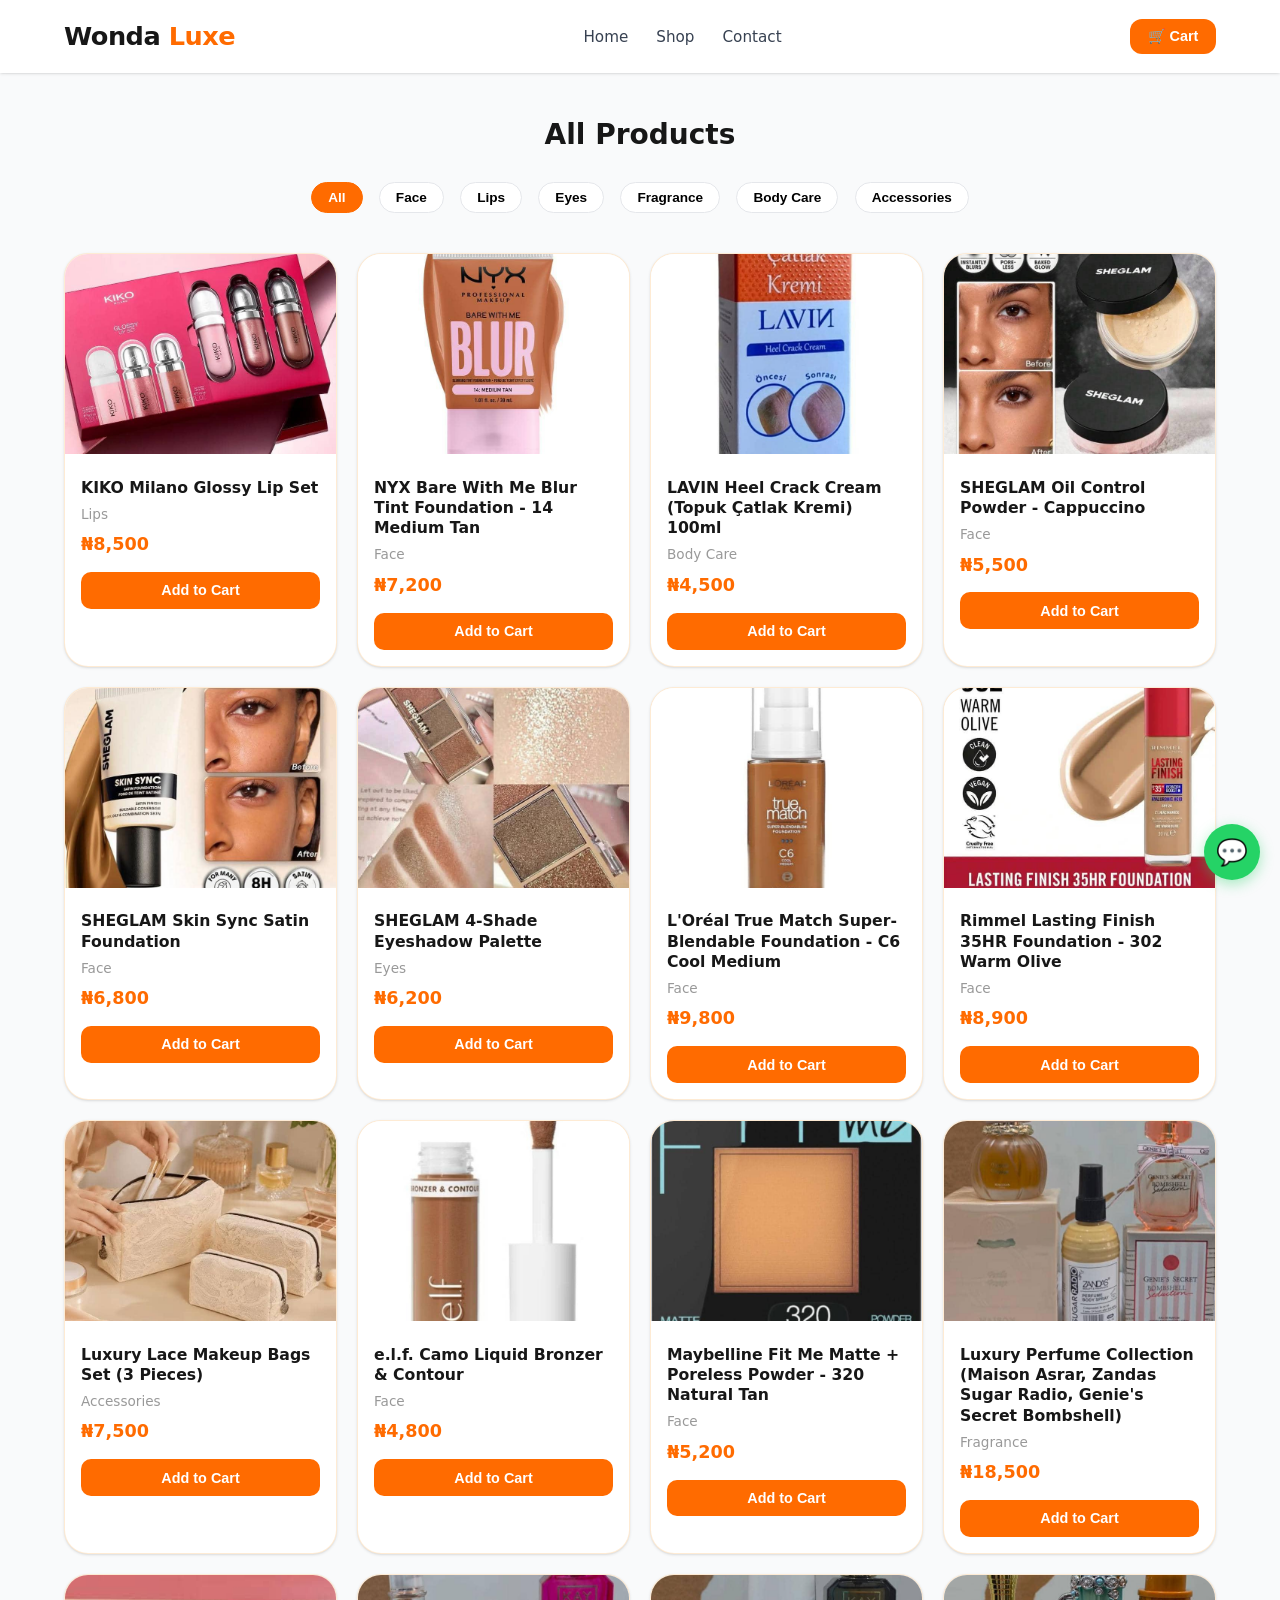
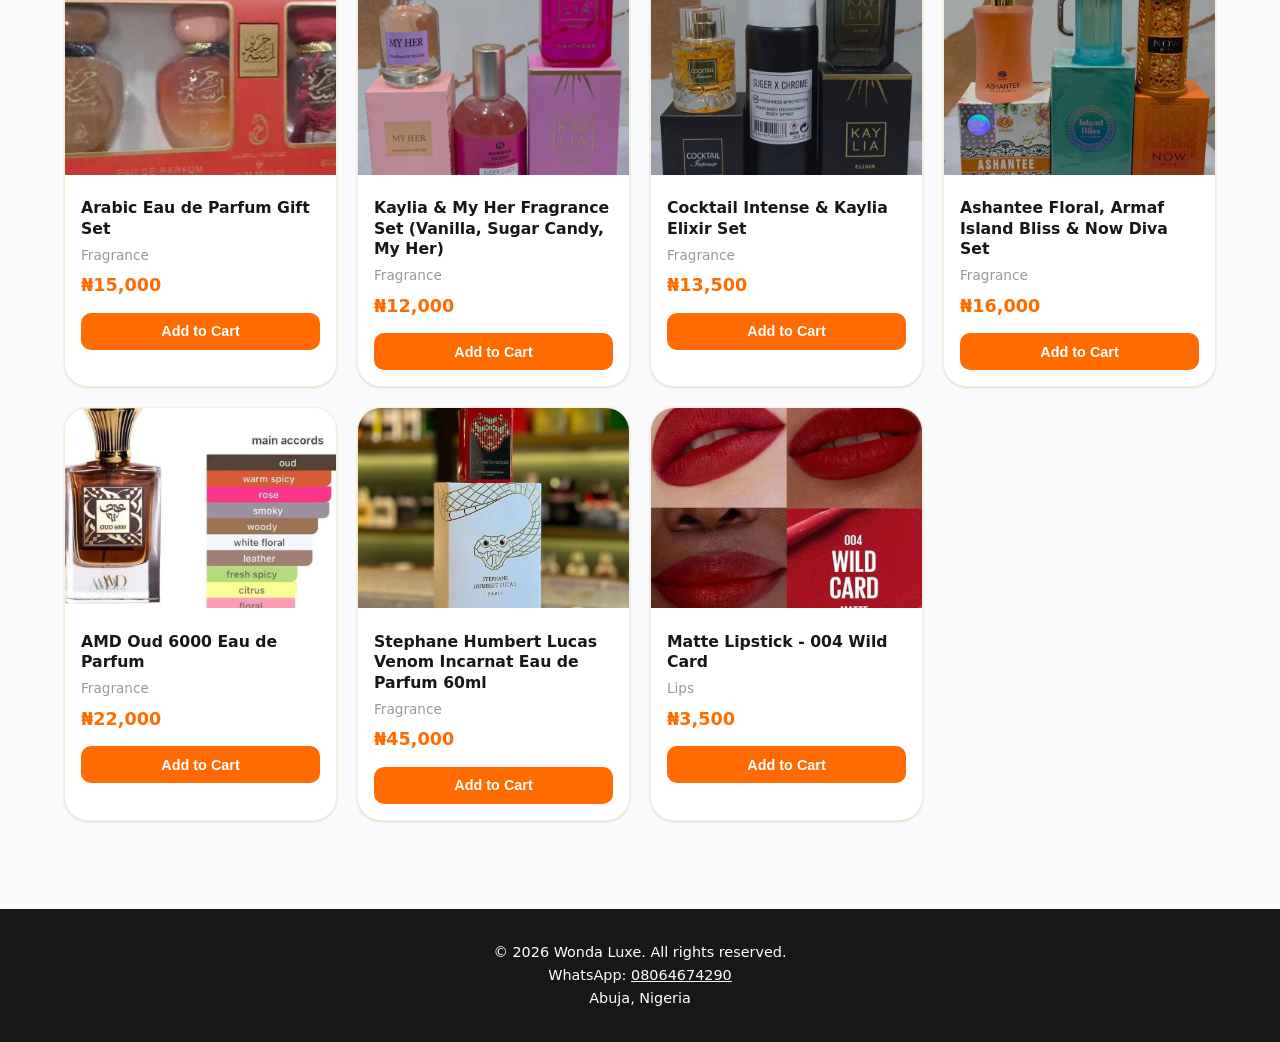
==== shop.html @ 7e3b41c9 "Add files via upload" ====
<!DOCTYPE html>
<html lang="en">
<head>
  <meta charset="UTF-8">
  <meta name="viewport" content="width=device-width, initial-scale=1.0">
  <title>Shop | Wonda Luxe</title>
  <meta name="description" content="Wonda Luxe – luxury cosmetics, skincare and fragrances in Abuja, Nigeria. Order easily via WhatsApp.">
  <meta property="og:title" content="Wonda Luxe | Luxury Cosmetics &amp; Fragrances">
  <meta property="og:description" content="Premium cosmetics, skincare and fragrances. Checkout via WhatsApp.">
  <meta property="og:image" content="assets/images/571955.jpg">
  <link rel="icon" href="data:image/svg+xml,%3Csvg xmlns='http://www.w3.org/2000/svg' viewBox='0 0 100 100'%3E%3Ctext y='.9em' font-size='90'%3E💄%3C/text%3E%3C/svg%3E">
  <link rel="preconnect" href="https://fonts.googleapis.com">
  <link rel="preconnect" href="https://fonts.gstatic.com" crossorigin>
  <link rel="stylesheet" href="https://fonts.googleapis.com/css2?family=Inter:wght@400;500;600;700;800&display=swap">
  <link rel="stylesheet" href="assets/css/style.css">
</head>
<body>
  <header>
    <div class="navbar">
      <a href="index.html" class="logo">Wonda <span>Luxe</span></a>
      <nav aria-label="Main">
        <ul>
          <li><a href="index.html">Home</a></li>
          <li><a href="shop.html">Shop</a></li>
          <li><a href="index.html#contact">Contact</a></li>
        </ul>
      </nav>
      <button type="button" class="cart-btn" onclick="openCart()" aria-label="Open cart">
        🛒 Cart <span class="cart-count">0</span>
      </button>
    </div>
  </header>

  <section class="container">
    <h2 class="section-title">All Products</h2>
    <div class="filters" id="filters">
      <button type="button" class="filter-btn active" data-cat="all">All</button>
      <button type="button" class="filter-btn" data-cat="Face">Face</button>
      <button type="button" class="filter-btn" data-cat="Lips">Lips</button>
      <button type="button" class="filter-btn" data-cat="Eyes">Eyes</button>
      <button type="button" class="filter-btn" data-cat="Fragrance">Fragrance</button>
      <button type="button" class="filter-btn" data-cat="Body Care">Body Care</button>
      <button type="button" class="filter-btn" data-cat="Accessories">Accessories</button>
    </div>
    <div class="products-grid" id="products-grid"></div>
  </section>

  <footer>
    <p>&copy; 2026 Wonda Luxe. All rights reserved.</p>
    <p>WhatsApp: <a class="footer-link" href="tel:+2348064674290">08064674290</a></p>
    <p>Abuja, Nigeria</p>
  </footer>
  <script src="assets/js/products.js"></script>
  <script src="assets/js/main.js"></script>
  <script>
    function filterProducts(cat) {
      const list = cat === 'all' ? products : products.filter(p => p.category === cat);
      renderProductGrid('products-grid', list, true);
    }

    function initPage() {
      const filters = document.getElementById('filters');
      filters.addEventListener('click', (e) => {
        const btn = e.target.closest('.filter-btn');
        if (!btn) return;
        filters.querySelectorAll('.filter-btn').forEach(b => b.classList.remove('active'));
        btn.classList.add('active');
        filterProducts(btn.dataset.cat);
        history.replaceState(null, '', btn.dataset.cat === 'all' ? 'shop.html' : '#' + encodeURIComponent(btn.dataset.cat));
      });
      const hash = decodeURIComponent(location.hash.slice(1));
      const start = hash && document.querySelector(`.filter-btn[data-cat="${hash}"]`);
      if (start) start.click(); else filterProducts('all');
    }
  </script>
</body>
</html>
---- assets/css/style.css ----
/* Wonda Luxe - Matched to dova.ng colour grading & setup */

:root {
  --primary: #FF6B00;
  --primary-dark: #E05E00;
  --primary-light: #FFF8F2;
  --orange-50: #fff7ed;
  --dark: #171717;
  --text: #171717;
  --muted: #6b7280;
  --gray-50: #f9fafb;
  --white: #ffffff;
  --border: #fed7aa;
  --shadow: 0 1px 3px 0 rgb(0 0 0 / 0.1), 0 1px 2px -1px rgb(0 0 0 / 0.1);
  --radius: 16px;
  --radius-lg: 24px;
}

* {
  margin: 0;
  padding: 0;
  box-sizing: border-box;
}

body {
  font-family: system-ui, -apple-system, sans-serif;
  background: var(--gray-50);
  color: var(--text);
  line-height: 1.6;
  -webkit-font-smoothing: antialiased;
}

a {
  text-decoration: none;
  color: inherit;
}

/* Header */
header {
  background: var(--white);
  box-shadow: var(--shadow);
  position: sticky;
  top: 0;
  z-index: 1000;
}

.navbar {
  max-width: 1200px;
  margin: 0 auto;
  padding: 1rem 1.5rem;
  display: flex;
  justify-content: space-between;
  align-items: center;
}

.logo {
  font-size: 1.6rem;
  font-weight: 800;
  color: var(--dark);
  letter-spacing: -0.5px;
}

.logo span {
  color: var(--primary);
}

nav ul {
  display: flex;
  list-style: none;
  gap: 1.75rem;
}

nav a {
  font-weight: 500;
  font-size: 0.95rem;
  color: #374151;
  transition: color 0.2s;
}

nav a:hover {
  color: var(--primary);
}

.cart-btn {
  background: var(--primary);
  color: white;
  border: none;
  padding: 0.55rem 1.1rem;
  border-radius: 12px;
  cursor: pointer;
  font-weight: 700;
  font-size: 0.9rem;
  display: flex;
  align-items: center;
  gap: 0.4rem;
  position: relative;
  transition: background 0.2s;
}

.cart-btn:hover {
  background: var(--primary-dark);
}

.cart-count {
  background: white;
  color: var(--primary);
  border-radius: 999px;
  min-width: 18px;
  height: 18px;
  display: flex;
  align-items: center;
  justify-content: center;
  font-size: 0.7rem;
  font-weight: 800;
  position: absolute;
  top: -6px;
  right: -6px;
}

/* Hero */
.hero {
  background: linear-gradient(180deg, var(--primary-light) 0%, #fff 100%);
  padding: 3.5rem 1.5rem 3rem;
  text-align: center;
}

.hero h1 {
  font-size: 2.5rem;
  font-weight: 800;
  color: var(--dark);
  margin-bottom: 0.75rem;
  letter-spacing: -0.5px;
}

.hero p {
  font-size: 1.1rem;
  color: var(--muted);
  max-width: 520px;
  margin: 0 auto 1.75rem;
}

.btn-primary {
  background: var(--primary);
  color: white;
  padding: 0.8rem 1.75rem;
  border-radius: 12px;
  font-weight: 700;
  display: inline-block;
  transition: background 0.2s, transform 0.15s;
  border: none;
  cursor: pointer;
  font-size: 0.95rem;
}

.btn-primary:hover {
  background: var(--primary-dark);
  transform: translateY(-1px);
}

/* Products */
.container {
  max-width: 1200px;
  margin: 0 auto;
  padding: 2.5rem 1.5rem;
}

.section-title {
  text-align: center;
  font-size: 1.75rem;
  font-weight: 800;
  margin-bottom: 1.5rem;
  color: var(--dark);
}

.products-grid {
  display: grid;
  grid-template-columns: repeat(auto-fill, minmax(240px, 1fr));
  gap: 1.25rem;
}

.product-card {
  background: var(--white);
  border-radius: var(--radius-lg);
  overflow: hidden;
  border: 1px solid #fed7aa80;
  box-shadow: var(--shadow);
  transition: transform 0.2s, box-shadow 0.2s;
  cursor: pointer;
}

.product-card:hover {
  transform: translateY(-4px);
  box-shadow: 0 10px 25px -5px rgb(0 0 0 / 0.08);
}

.product-card img {
  width: 100%;
  height: 200px;
  object-fit: cover;
  background: #f3f4f6;
}

.product-info {
  padding: 1rem;
}

.product-info h3 {
  font-size: 0.98rem;
  font-weight: 700;
  margin-bottom: 0.35rem;
  color: var(--dark);
  line-height: 1.3;
}

.price {
  color: var(--primary);
  font-weight: 800;
  font-size: 1.1rem;
}

.add-to-cart {
  width: 100%;
  margin-top: 0.85rem;
  background: var(--primary);
  color: white;
  border: none;
  padding: 0.65rem;
  border-radius: 10px;
  cursor: pointer;
  font-weight: 700;
  font-size: 0.9rem;
  transition: background 0.2s;
}

.add-to-cart:hover {
  background: var(--primary-dark);
}

/* Modal */
.modal {
  display: none;
  position: fixed;
  top: 0;
  left: 0;
  width: 100%;
  height: 100%;
  background: rgba(0,0,0,0.5);
  z-index: 2000;
  align-items: center;
  justify-content: center;
  padding: 1rem;
}

.modal.active {
  display: flex;
}

.modal-content {
  background: white;
  max-width: 640px;
  width: 100%;
  max-height: 90vh;
  overflow-y: auto;
  border-radius: var(--radius-lg);
  padding: 1.5rem;
  position: relative;
}

.close-modal {
  position: absolute;
  top: 0.75rem;
  right: 0.75rem;
  font-size: 1.75rem;
  cursor: pointer;
  background: none;
  border: none;
  color: #9ca3af;
  width: 36px;
  height: 36px;
  border-radius: 50%;
  display: flex;
  align-items: center;
  justify-content: center;
}

.close-modal:hover {
  background: var(--orange-50);
  color: var(--dark);
}

.modal-content img {
  width: 100%;
  max-height: 280px;
  object-fit: contain;
  border-radius: 12px;
  margin-bottom: 1rem;
  background: #f9fafb;
}

.ingredients {
  background: var(--primary-light);
  padding: 1rem;
  border-radius: 12px;
  font-size: 0.85rem;
  white-space: pre-wrap;
  margin-top: 0.75rem;
  color: #374151;
  line-height: 1.5;
}

/* Cart Sidebar */
.cart-sidebar {
  position: fixed;
  top: 0;
  right: -420px;
  width: 380px;
  max-width: 100%;
  height: 100%;
  background: white;
  box-shadow: -4px 0 24px rgba(0,0,0,0.12);
  z-index: 1500;
  transition: right 0.3s ease;
  display: flex;
  flex-direction: column;
}

.cart-sidebar.open {
  right: 0;
}

.cart-header {
  padding: 1.25rem 1.5rem;
  border-bottom: 1px solid #f3f4f6;
  display: flex;
  justify-content: space-between;
  align-items: center;
}

.cart-header h3 {
  font-weight: 800;
  font-size: 1.15rem;
}

.cart-items {
  flex: 1;
  overflow-y: auto;
  padding: 1rem 1.25rem;
}

.cart-item {
  display: flex;
  gap: 0.85rem;
  margin-bottom: 1rem;
  padding-bottom: 1rem;
  border-bottom: 1px solid #f3f4f6;
}

.cart-item img {
  width: 64px;
  height: 64px;
  object-fit: cover;
  border-radius: 10px;
  background: #f3f4f6;
}

.cart-item-info {
  flex: 1;
}

.qty-controls {
  display: flex;
  align-items: center;
  gap: 0.4rem;
  margin-top: 0.4rem;
}

.qty-controls button {
  width: 28px;
  height: 28px;
  border: 1px solid #e5e7eb;
  background: white;
  cursor: pointer;
  border-radius: 6px;
  font-weight: 600;
}

.cart-footer {
  padding: 1.25rem 1.5rem;
  border-top: 1px solid #f3f4f6;
  background: #fafafa;
}

.cart-total {
  display: flex;
  justify-content: space-between;
  font-size: 1.15rem;
  font-weight: 800;
  margin-bottom: 1rem;
}

.whatsapp-checkout {
  width: 100%;
  background: #25D366;
  color: white;
  border: none;
  padding: 0.95rem;
  border-radius: 12px;
  font-size: 1rem;
  font-weight: 700;
  cursor: pointer;
  display: flex;
  align-items: center;
  justify-content: center;
  gap: 0.4rem;
  transition: background 0.2s;
}

.whatsapp-checkout:hover {
  background: #1ebe57;
}

/* Footer */
footer {
  background: var(--dark);
  color: white;
  text-align: center;
  padding: 2rem 1rem;
  margin-top: 3rem;
  font-size: 0.9rem;
}

.whatsapp-float {
  position: fixed;
  bottom: 20px;
  right: 20px;
  background: #25D366;
  color: white;
  width: 56px;
  height: 56px;
  border-radius: 50%;
  display: flex;
  align-items: center;
  justify-content: center;
  font-size: 1.6rem;
  box-shadow: 0 4px 14px rgba(37, 211, 102, 0.4);
  z-index: 999;
}

/* Filters */
.filter-btn {
  margin: 0 0.35rem;
  padding: 0.45rem 1rem;
  border: 1.5px solid #e5e7eb;
  background: white;
  border-radius: 999px;
  cursor: pointer;
  font-weight: 600;
  font-size: 0.85rem;
  transition: all 0.2s;
}

.filter-btn:hover,
.filter-btn.active {
  background: var(--primary);
  color: white;
  border-color: var(--primary);
}

/* Responsive */
@media (max-width: 768px) {
  .navbar {
    flex-wrap: wrap;
    gap: 0.75rem;
  }
  nav ul {
    gap: 1rem;
  }
  .hero h1 {
    font-size: 1.85rem;
  }
  .cart-sidebar {
    width: 100%;
    right: -100%;
  }
  .products-grid {
    grid-template-columns: repeat(auto-fill, minmax(160px, 1fr));
    gap: 0.85rem;
  }
  .product-card img {
    height: 150px;
  }
}

/* ---------- Fixes & additions ---------- */
.cart-count { display: none; }

.overlay {
  display: none;
  position: fixed;
  inset: 0;
  background: rgba(0,0,0,0.45);
  z-index: 1400;
}
.overlay.active { display: block; }
.modal { z-index: 2000; background: transparent; }
.modal.active { background: transparent; }

.title-btn {
  background: none;
  border: none;
  font: inherit;
  color: inherit;
  text-align: left;
  cursor: pointer;
  padding: 0;
}
.title-btn:hover { color: var(--primary); }
.product-card img { cursor: pointer; }
.product-card:focus-within { box-shadow: 0 0 0 2px var(--primary); }
button:focus-visible, a:focus-visible { outline: 2px solid var(--primary); outline-offset: 2px; }

.product-cat { color: #999; font-size: 0.85rem; margin-bottom: 0.3rem; }
.modal-desc { margin: 1rem 0; }
.modal-add { margin-top: 1.5rem; width: 100%; }
.cart-empty { text-align: center; color: #999; padding: 2rem; grid-column: 1 / -1; }
.cart-close { background: none; border: none; font-size: 1.5rem; cursor: pointer; }
.remove-item { margin-left: auto; color: red; border: none !important; background: none !important; }
.filters { text-align: center; margin-bottom: 2rem; }
.filter-btn { margin-bottom: 0.5rem; }
.footer-link { color: inherit; text-decoration: underline; }

.toast {
  position: fixed; bottom: 100px; left: 50%; transform: translateX(-50%);
  background: #333; color: white; padding: 12px 24px; border-radius: 30px;
  z-index: 9999; animation: fadeInOut 2s forwards;
}
@keyframes fadeInOut {
  0% { opacity: 0; transform: translate(-50%, 10px); }
  15%, 85% { opacity: 1; transform: translate(-50%, 0); }
  100% { opacity: 0; transform: translate(-50%, 0); }
}
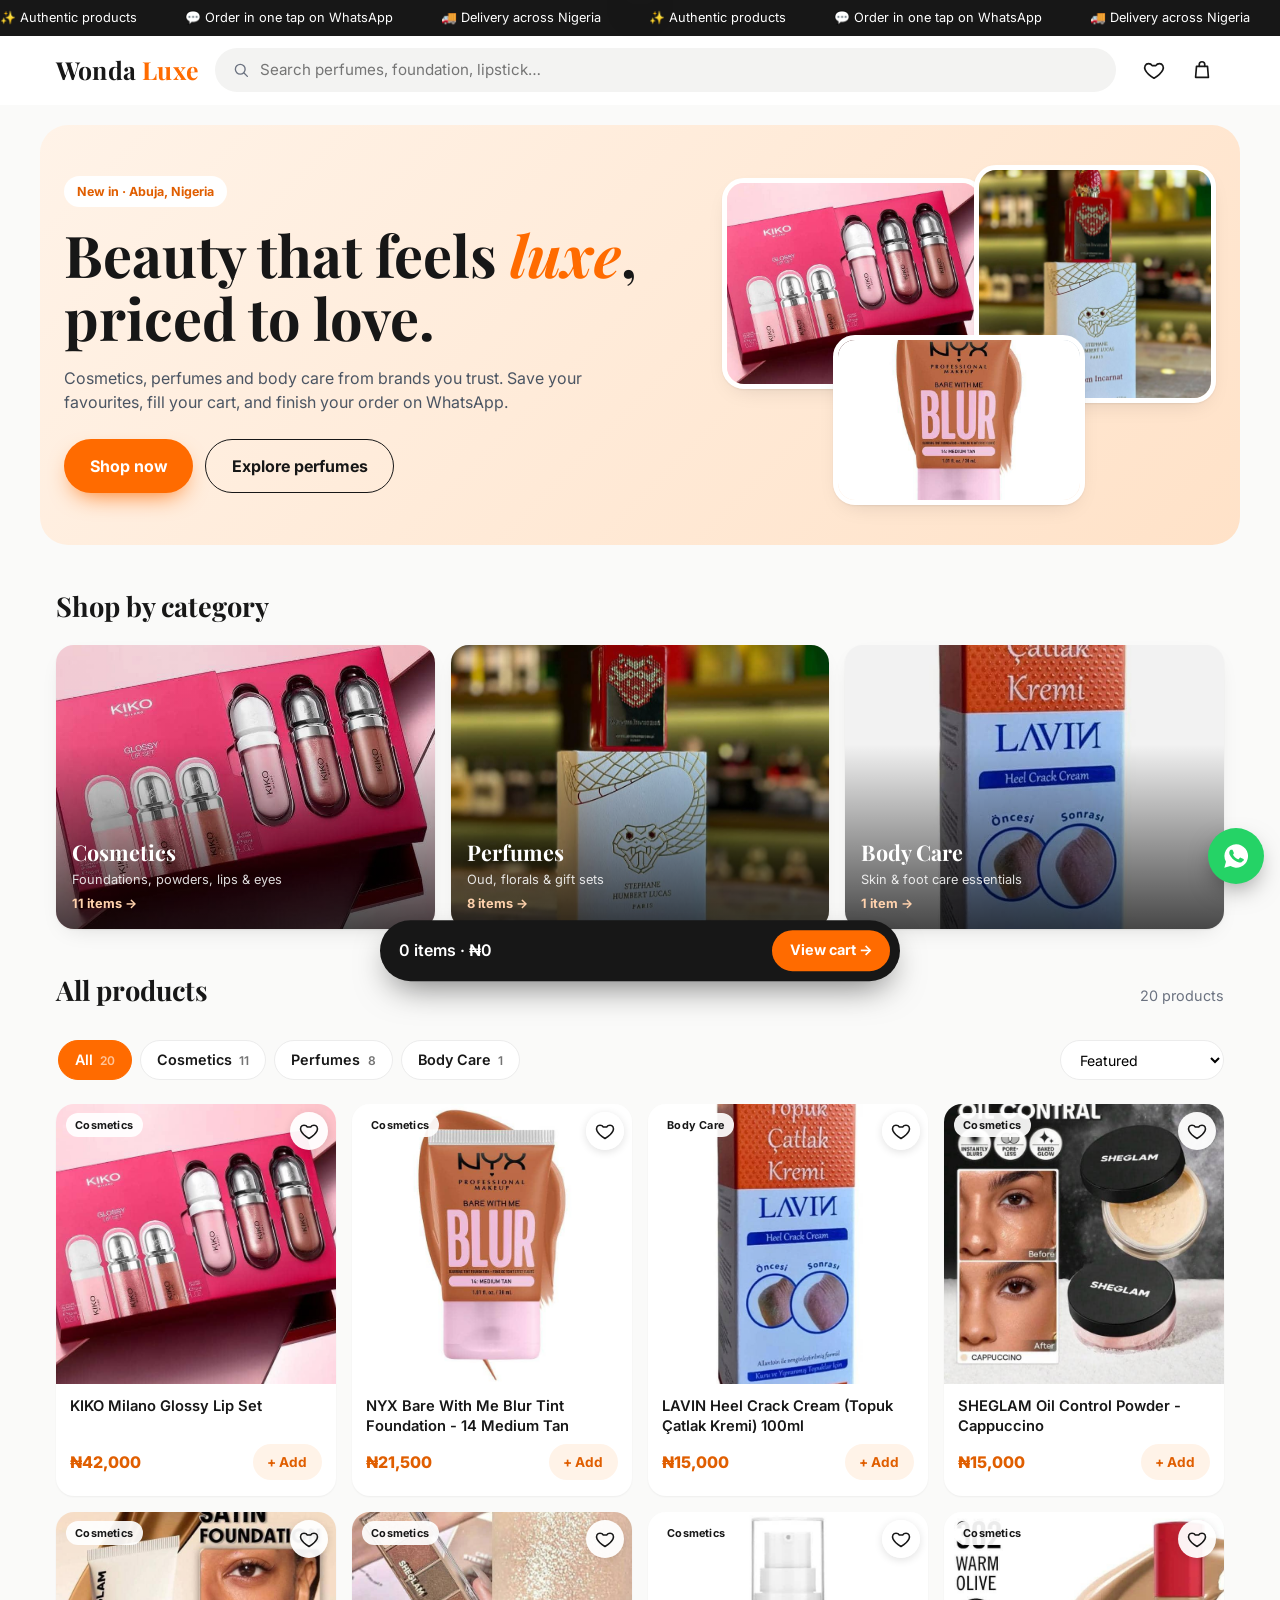
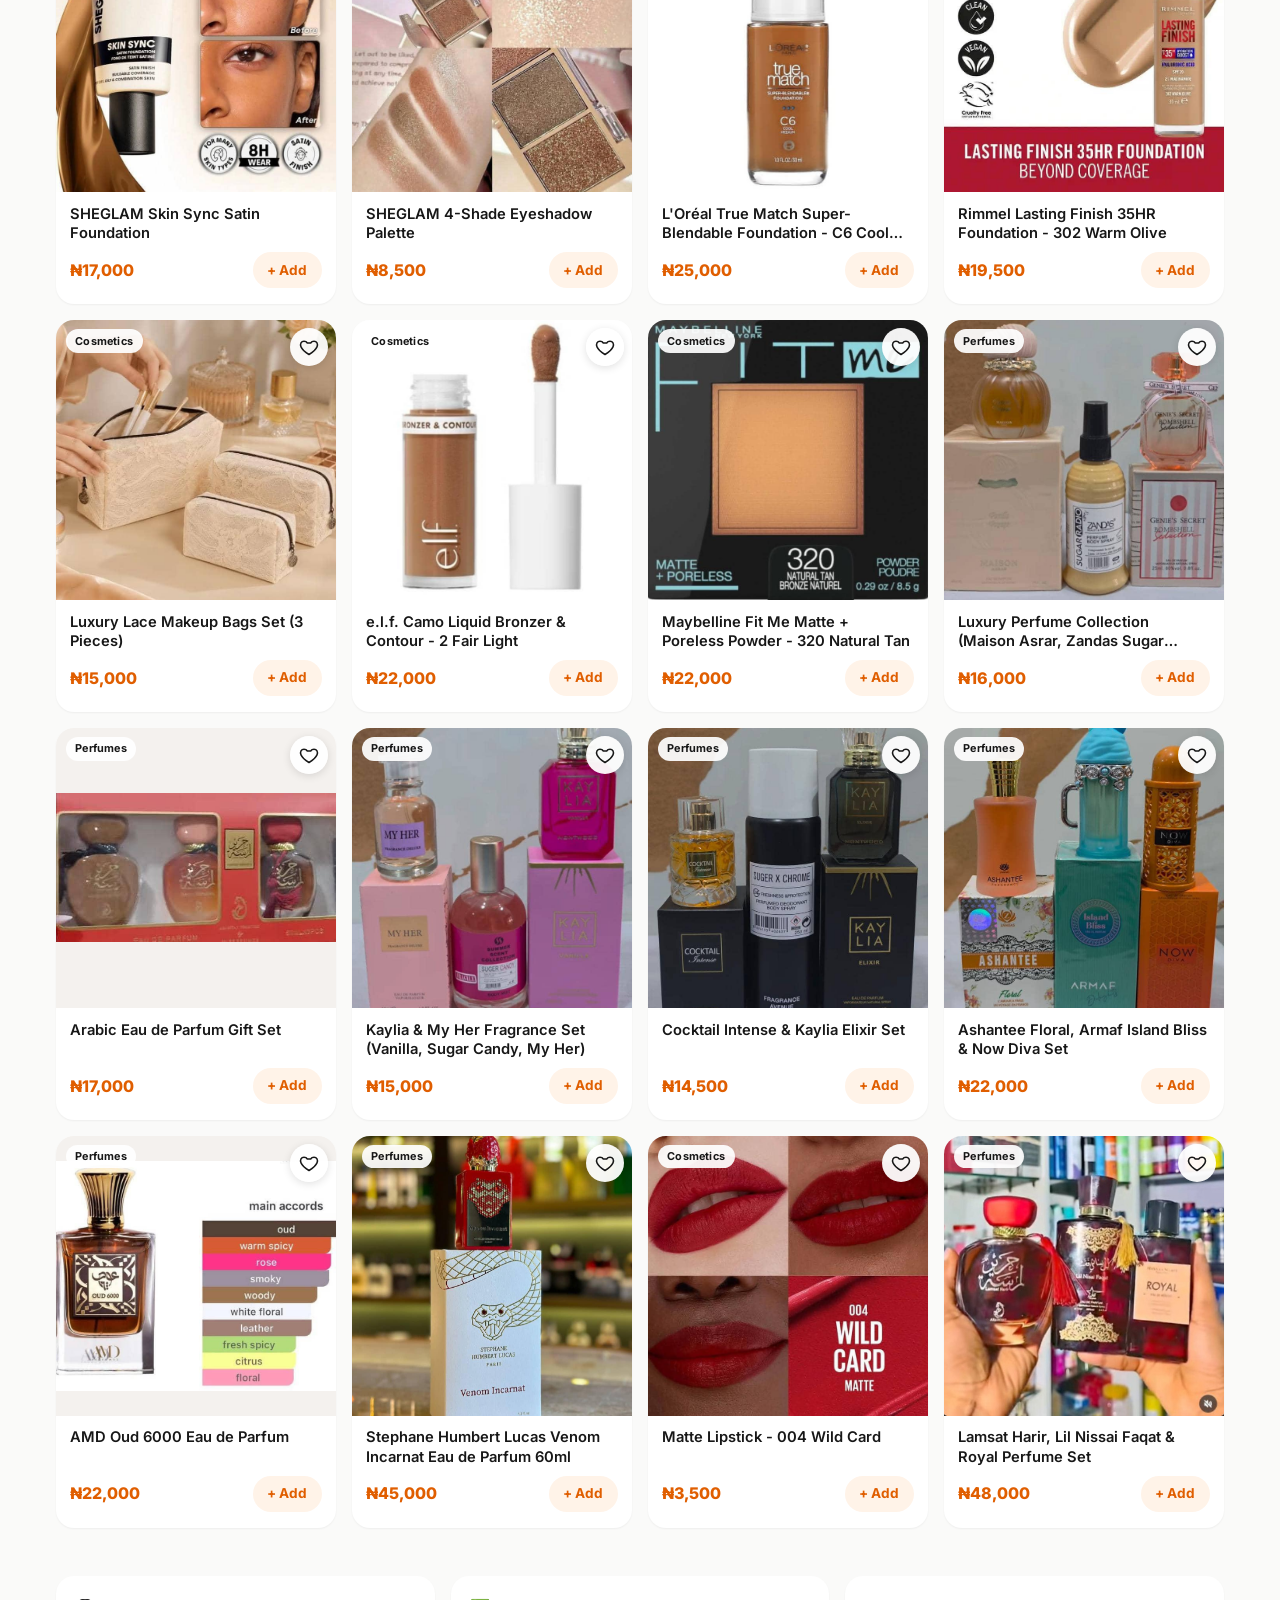
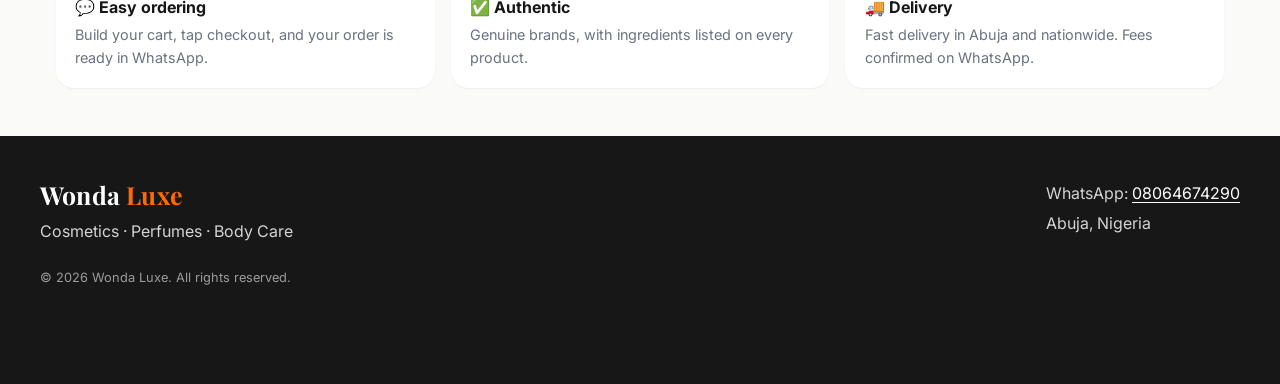
==== commit 6dcc79dd: "Add files via upload" ====
--- a/shop.html
+++ b/shop.html
@@ -4,74 +4,11 @@
   <meta charset="UTF-8">
   <meta name="viewport" content="width=device-width, initial-scale=1.0">
   <title>Shop | Wonda Luxe</title>
-  <meta name="description" content="Wonda Luxe – luxury cosmetics, skincare and fragrances in Abuja, Nigeria. Order easily via WhatsApp.">
-  <meta property="og:title" content="Wonda Luxe | Luxury Cosmetics &amp; Fragrances">
-  <meta property="og:description" content="Premium cosmetics, skincare and fragrances. Checkout via WhatsApp.">
-  <meta property="og:image" content="assets/images/571955.jpg">
-  <link rel="icon" href="data:image/svg+xml,%3Csvg xmlns='http://www.w3.org/2000/svg' viewBox='0 0 100 100'%3E%3Ctext y='.9em' font-size='90'%3E💄%3C/text%3E%3C/svg%3E">
-  <link rel="preconnect" href="https://fonts.googleapis.com">
-  <link rel="preconnect" href="https://fonts.gstatic.com" crossorigin>
-  <link rel="stylesheet" href="https://fonts.googleapis.com/css2?family=Inter:wght@400;500;600;700;800&display=swap">
-  <link rel="stylesheet" href="assets/css/style.css">
+  <meta http-equiv="refresh" content="0; url=index.html#shop">
+  <link rel="canonical" href="index.html#shop">
 </head>
 <body>
-  <header>
-    <div class="navbar">
-      <a href="index.html" class="logo">Wonda <span>Luxe</span></a>
-      <nav aria-label="Main">
-        <ul>
-          <li><a href="index.html">Home</a></li>
-          <li><a href="shop.html">Shop</a></li>
-          <li><a href="index.html#contact">Contact</a></li>
-        </ul>
-      </nav>
-      <button type="button" class="cart-btn" onclick="openCart()" aria-label="Open cart">
-        🛒 Cart <span class="cart-count">0</span>
-      </button>
-    </div>
-  </header>
-
-  <section class="container">
-    <h2 class="section-title">All Products</h2>
-    <div class="filters" id="filters">
-      <button type="button" class="filter-btn active" data-cat="all">All</button>
-      <button type="button" class="filter-btn" data-cat="Face">Face</button>
-      <button type="button" class="filter-btn" data-cat="Lips">Lips</button>
-      <button type="button" class="filter-btn" data-cat="Eyes">Eyes</button>
-      <button type="button" class="filter-btn" data-cat="Fragrance">Fragrance</button>
-      <button type="button" class="filter-btn" data-cat="Body Care">Body Care</button>
-      <button type="button" class="filter-btn" data-cat="Accessories">Accessories</button>
-    </div>
-    <div class="products-grid" id="products-grid"></div>
-  </section>
-
-  <footer>
-    <p>&copy; 2026 Wonda Luxe. All rights reserved.</p>
-    <p>WhatsApp: <a class="footer-link" href="tel:+2348064674290">08064674290</a></p>
-    <p>Abuja, Nigeria</p>
-  </footer>
-  <script src="assets/js/products.js"></script>
-  <script src="assets/js/main.js"></script>
-  <script>
-    function filterProducts(cat) {
-      const list = cat === 'all' ? products : products.filter(p => p.category === cat);
-      renderProductGrid('products-grid', list, true);
-    }
-
-    function initPage() {
-      const filters = document.getElementById('filters');
-      filters.addEventListener('click', (e) => {
-        const btn = e.target.closest('.filter-btn');
-        if (!btn) return;
-        filters.querySelectorAll('.filter-btn').forEach(b => b.classList.remove('active'));
-        btn.classList.add('active');
-        filterProducts(btn.dataset.cat);
-        history.replaceState(null, '', btn.dataset.cat === 'all' ? 'shop.html' : '#' + encodeURIComponent(btn.dataset.cat));
-      });
-      const hash = decodeURIComponent(location.hash.slice(1));
-      const start = hash && document.querySelector(`.filter-btn[data-cat="${hash}"]`);
-      if (start) start.click(); else filterProducts('all');
-    }
-  </script>
+  <p>Taking you to the shop… <a href="index.html#shop">Continue</a></p>
+  <script>location.replace('index.html#shop');</script>
 </body>
 </html>
